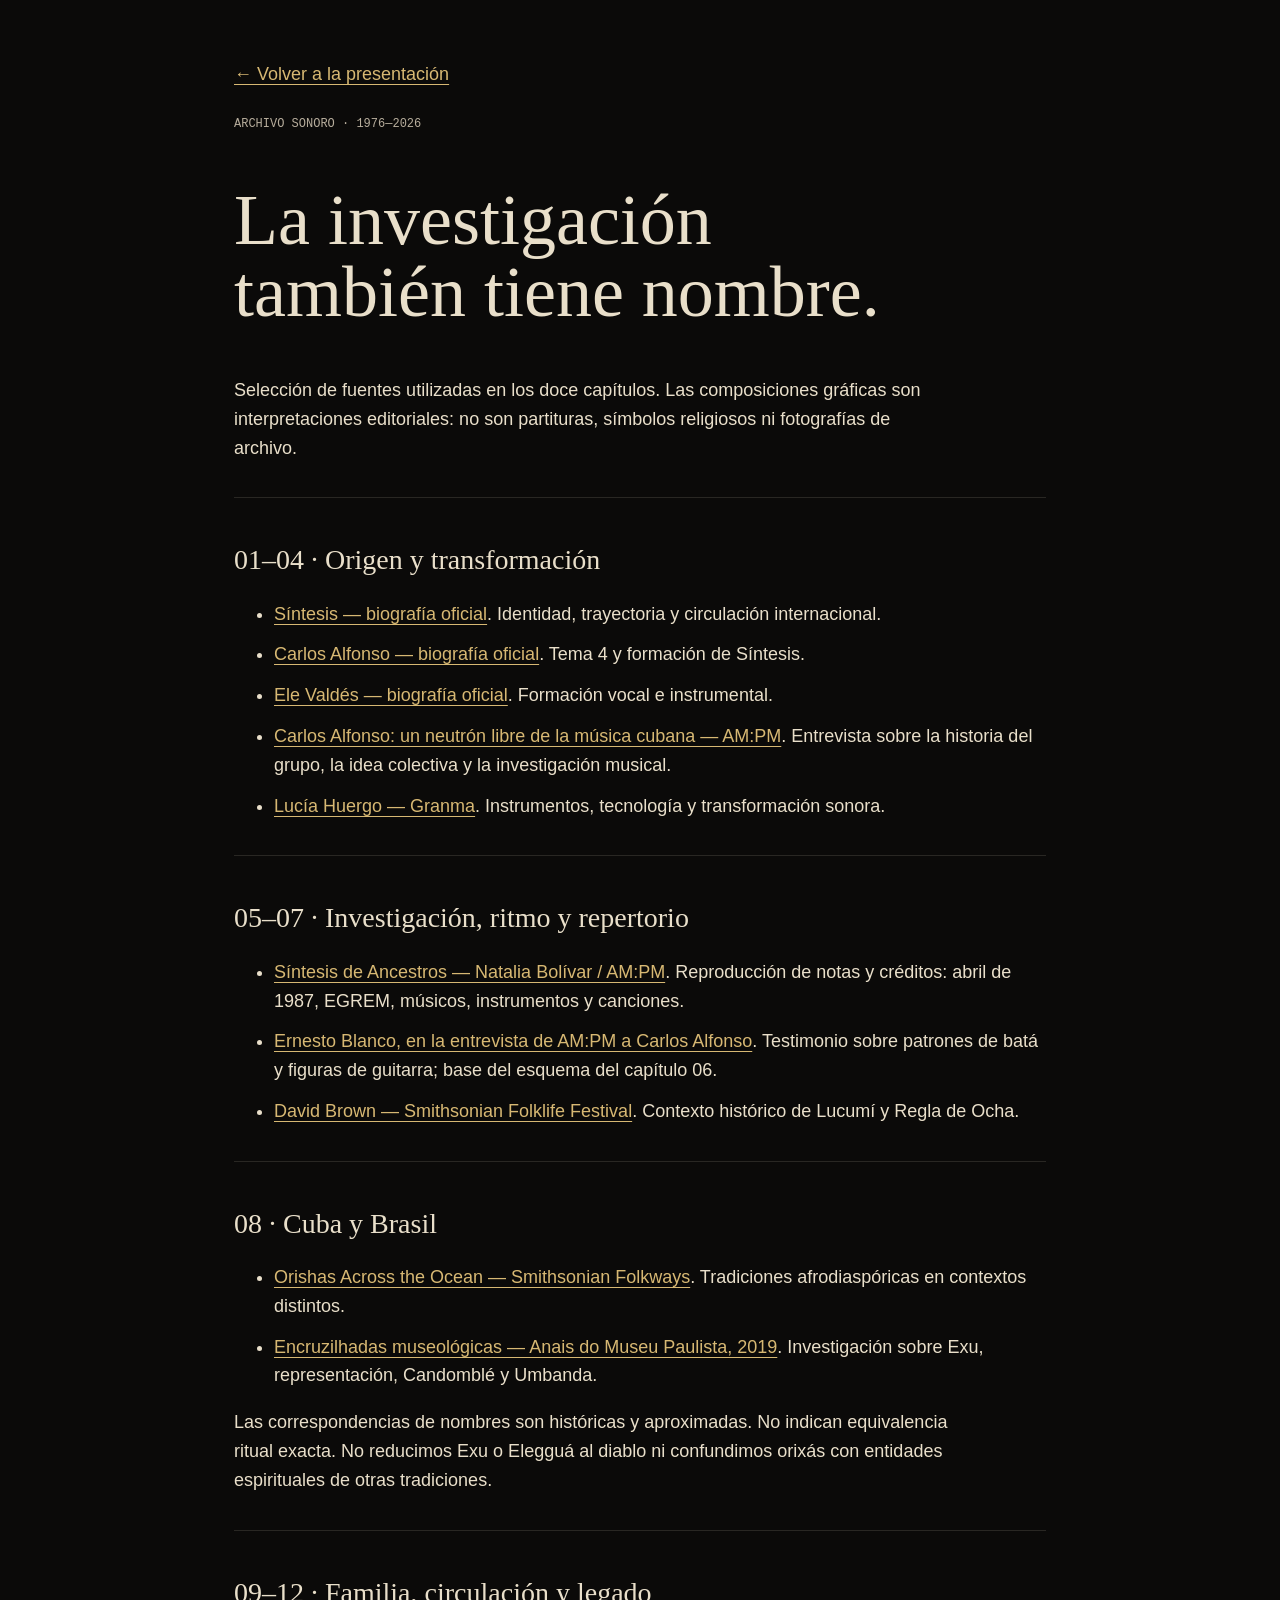
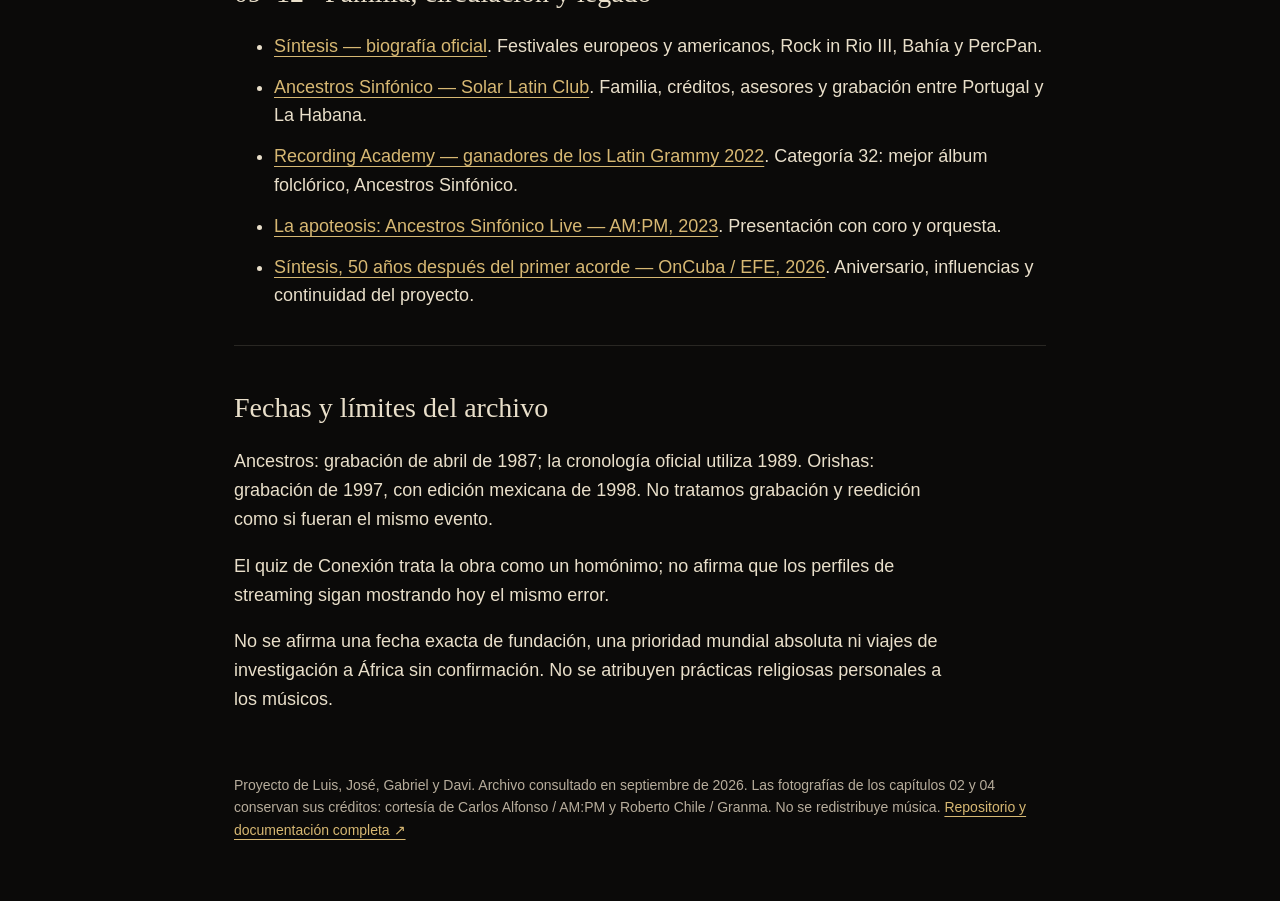
==== fuentes.html @ 7db0cf81 "Initial commit" ====
<!DOCTYPE html>
<html lang="es">
<head>
  <meta charset="utf-8"><meta name="viewport" content="width=device-width,initial-scale=1">
  <title>Síntesis — Fuentes y archivo</title>
  <link rel="icon" href="./assets/icons/favicon.svg" type="image/svg+xml">
  <link rel="stylesheet" href="./css/tokens.css">
  <style>
    *{box-sizing:border-box}body{margin:0;background:#0b0a09;color:#e9dfca;font:18px/1.6 Arial,sans-serif}main{max-width:860px;padding:60px 24px;margin:auto}a{color:#d7b873;text-underline-offset:4px}a:focus-visible{outline:2px solid #f0c77a;outline-offset:5px}h1{font:400 clamp(40px,8vw,72px)/1 Georgia,serif}h2{font:400 28px Georgia,serif;margin-top:46px}small{font:12px Consolas,monospace;color:#b7ad9c}p{max-width:72ch}li{margin:12px 0}section{border-top:1px solid #e9dfca22;margin-top:35px}footer{margin-top:60px;color:#b7ad9c;font-size:14px}
  </style>
</head>
<body><main>
  <a href="./">← Volver a la presentación</a>
  <p><small>ARCHIVO SONORO · 1976—2026</small></p>
  <h1>La investigación<br>también tiene nombre.</h1>
  <p>Selección de fuentes utilizadas en los doce capítulos. Las composiciones gráficas son interpretaciones editoriales: no son partituras, símbolos religiosos ni fotografías de archivo.</p>
  <section id="origen"><h2>01–04 · Origen y transformación</h2><ul>
    <li><a href="https://sintesiscuba.com/biografia/">Síntesis — biografía oficial</a>. Identidad, trayectoria y circulación internacional.</li>
    <li><a href="https://sintesiscuba.com/integrantes/carlos-alfonso/">Carlos Alfonso — biografía oficial</a>. Tema 4 y formación de Síntesis.</li>
    <li><a href="https://sintesiscuba.com/integrantes/ele-valdes-oropesa/">Ele Valdés — biografía oficial</a>. Formación vocal e instrumental.</li>
    <li><a href="https://magazineampm.com/carlos-alfonso-un-neutron-libre-de-la-musica-cubana/">Carlos Alfonso: un neutrón libre de la música cubana — AM:PM</a>. Entrevista sobre la historia del grupo, la idea colectiva y la investigación musical.</li>
    <li><a href="https://www.granma.cu/cultura/2015-05-01/murio-lucia-huergo-figura-esencial-de-nuestra-musica">Lucía Huergo — Granma</a>. Instrumentos, tecnología y transformación sonora.</li>
  </ul></section>
  <section id="ancestros"><h2>05–07 · Investigación, ritmo y repertorio</h2><ul>
    <li><a href="https://magazineampm.com/dando-la-nota-sintesis-de-ancestros/">Síntesis de Ancestros — Natalia Bolívar / AM:PM</a>. Reproducción de notas y créditos: abril de 1987, EGREM, músicos, instrumentos y canciones.</li>
    <li><a href="https://magazineampm.com/carlos-alfonso-un-neutron-libre-de-la-musica-cubana/">Ernesto Blanco, en la entrevista de AM:PM a Carlos Alfonso</a>. Testimonio sobre patrones de batá y figuras de guitarra; base del esquema del capítulo 06.</li>
    <li><a href="https://festival.si.edu/articles/1989/santeria">David Brown — Smithsonian Folklife Festival</a>. Contexto histórico de Lucumí y Regla de Ocha.</li>
  </ul></section>
  <section id="diasporas"><h2>08 · Cuba y Brasil</h2><ul>
    <li><a href="https://folkways.si.edu/the-yoruba/dahomean-collection-orishas-across-the-ocean/world/music/album/smithsonian">Orishas Across the Ocean — Smithsonian Folkways</a>. Tradiciones afrodiaspóricas en contextos distintos.</li>
    <li><a href="https://www.scielo.br/j/anaismp/a/7KpMmkrn7G4kDvz6bgD7wTH/?lang=pt">Encruzilhadas museológicas — Anais do Museu Paulista, 2019</a>. Investigación sobre Exu, representación, Candomblé y Umbanda.</li>
  </ul><p>Las correspondencias de nombres son históricas y aproximadas. No indican equivalencia ritual exacta. No reducimos Exu o Elegguá al diablo ni confundimos orixás con entidades espirituales de otras tradiciones.</p></section>
  <section id="legado"><h2>09–12 · Familia, circulación y legado</h2><ul>
    <li><a href="https://sintesiscuba.com/biografia/">Síntesis — biografía oficial</a>. Festivales europeos y americanos, Rock in Rio III, Bahía y PercPan.</li>
    <li><a href="https://www.solarlatinclub.com/sintesis-x-alfonso-eme-alfonso-ancestros-sinfonico/">Ancestros Sinfónico — Solar Latin Club</a>. Familia, créditos, asesores y grabación entre Portugal y La Habana.</li>
    <li><a href="https://www.grammy.com/news/2022-latin-grammys-complete-winners-nominees-nominations-list-las-vegas/">Recording Academy — ganadores de los Latin Grammy 2022</a>. Categoría 32: mejor álbum folclórico, Ancestros Sinfónico.</li>
    <li><a href="https://magazineampm.com/la-apoteosis-ancestros-sinfonico-live/">La apoteosis: Ancestros Sinfónico Live — AM:PM, 2023</a>. Presentación con coro y orquesta.</li>
    <li><a href="https://oncubanews.com/cultura/musica/grupo-sintesis-50-anos-despues-del-primer-acorde/">Síntesis, 50 años después del primer acorde — OnCuba / EFE, 2026</a>. Aniversario, influencias y continuidad del proyecto.</li>
  </ul></section>
  <section><h2>Fechas y límites del archivo</h2>
    <p>Ancestros: grabación de abril de 1987; la cronología oficial utiliza 1989. Orishas: grabación de 1997, con edición mexicana de 1998. No tratamos grabación y reedición como si fueran el mismo evento.</p>
    <p>El quiz de Conexión trata la obra como un homónimo; no afirma que los perfiles de streaming sigan mostrando hoy el mismo error.</p>
    <p>No se afirma una fecha exacta de fundación, una prioridad mundial absoluta ni viajes de investigación a África sin confirmación. No se atribuyen prácticas religiosas personales a los músicos.</p>
  </section>
  <footer>Proyecto de Luis, José, Gabriel y Davi. Archivo consultado en septiembre de 2026. Las fotografías de los capítulos 02 y 04 conservan sus créditos: cortesía de Carlos Alfonso / AM:PM y Roberto Chile / Granma. No se redistribuye música. <a href="https://github.com/LuisAlves10/sintesis">Repositorio y documentación completa ↗</a></footer>
</main></body></html>
---- css/tokens.css ----
:root {
  color-scheme: dark;
  --ink: #0b0a09;
  --ink-raised: #12100e;
  --ink-soft: #1a1713;
  --paper: #e9dfca;
  --paper-bright: #f7f0df;
  --paper-muted: #aaa18f;
  --oxide: #b94b32;
  --oxide-deep: #742b21;
  --amber: #d9983f;
  --amber-pale: #f0c77a;
  --wine: #4f1922;
  --blue: #152739;
  --hairline: rgba(233, 223, 202, .18);
  --hairline-strong: rgba(233, 223, 202, .38);
  --shadow: 0 32px 90px rgba(0, 0, 0, .55);
  --ease-out: cubic-bezier(.16, 1, .3, 1);
  --ease-in-out: cubic-bezier(.65, 0, .35, 1);
  --display: Georgia, "Times New Roman", serif;
  --sans: "Arial Narrow", "Roboto Condensed", "Helvetica Neue", Arial, sans-serif;
  --mono: "Cascadia Mono", "IBM Plex Mono", Consolas, monospace;
  --topbar: 72px;
  --footer: 64px;
  --rail: 74px;
}
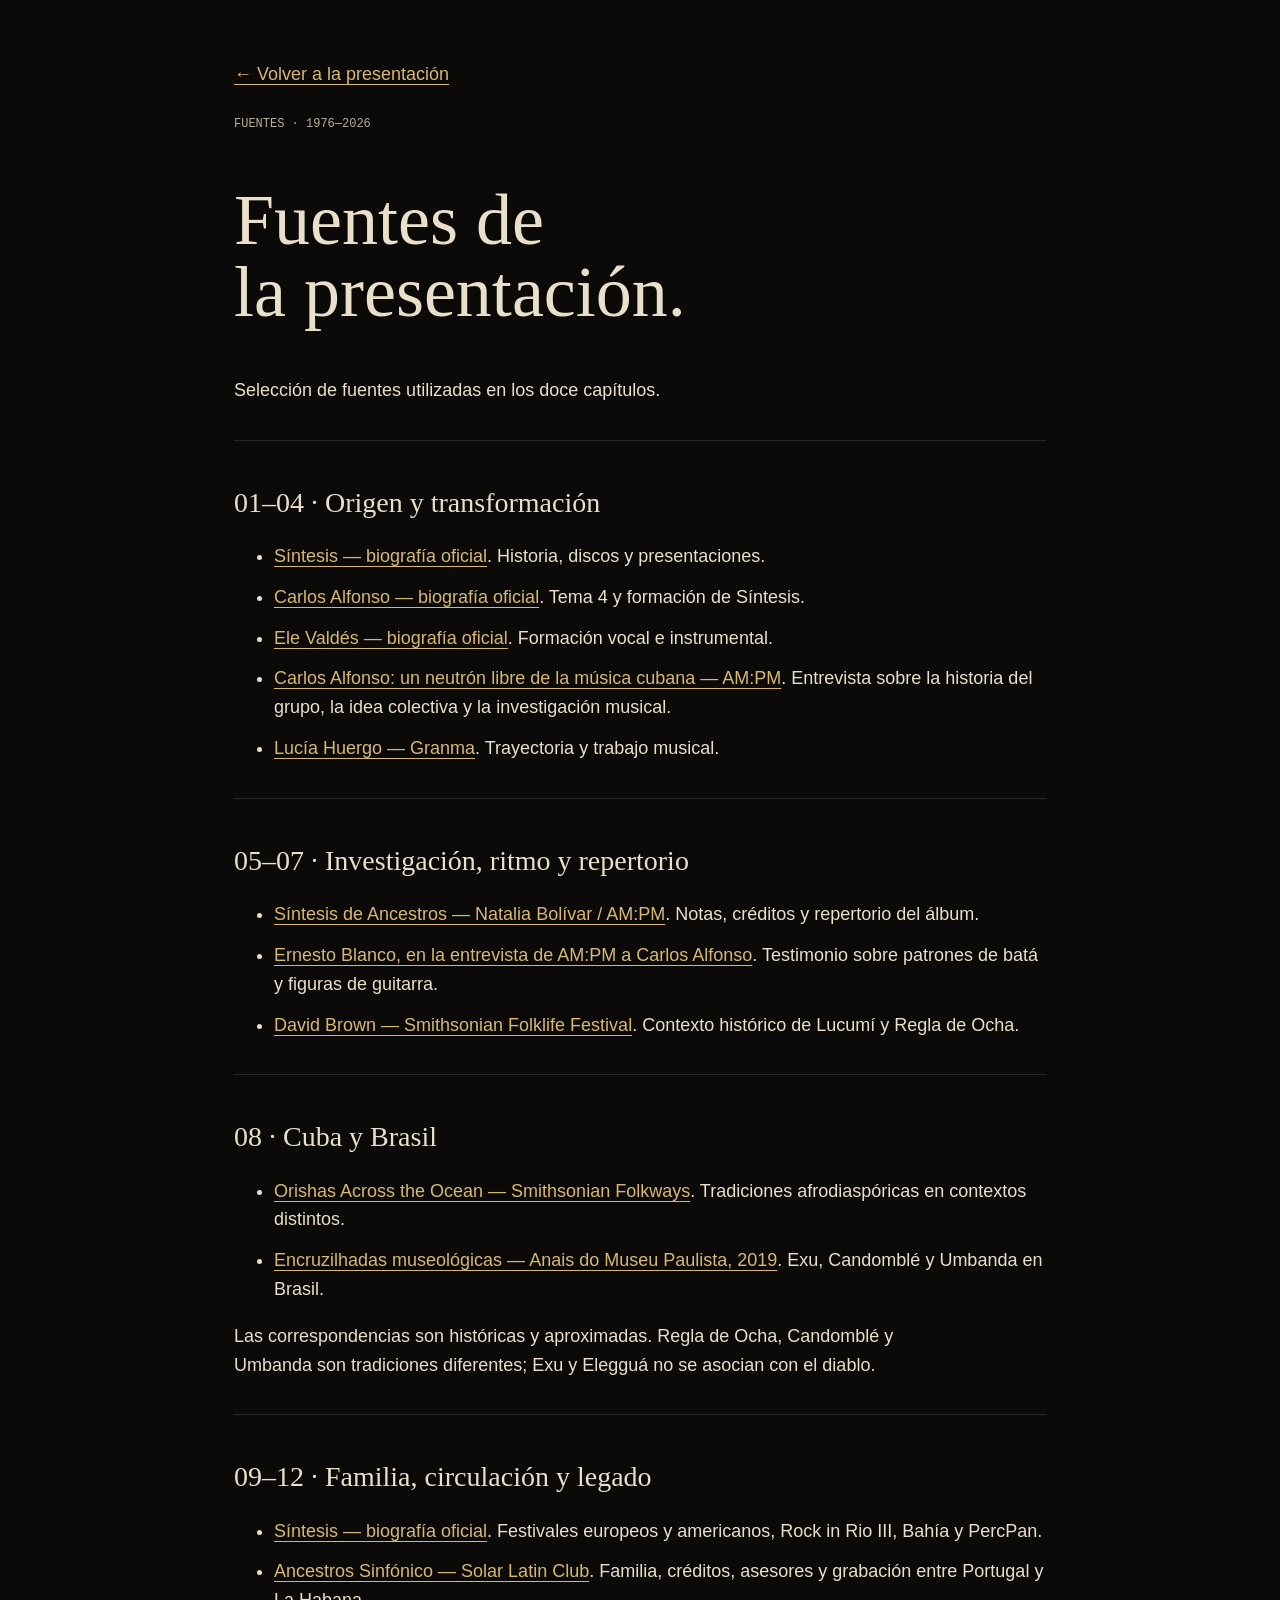
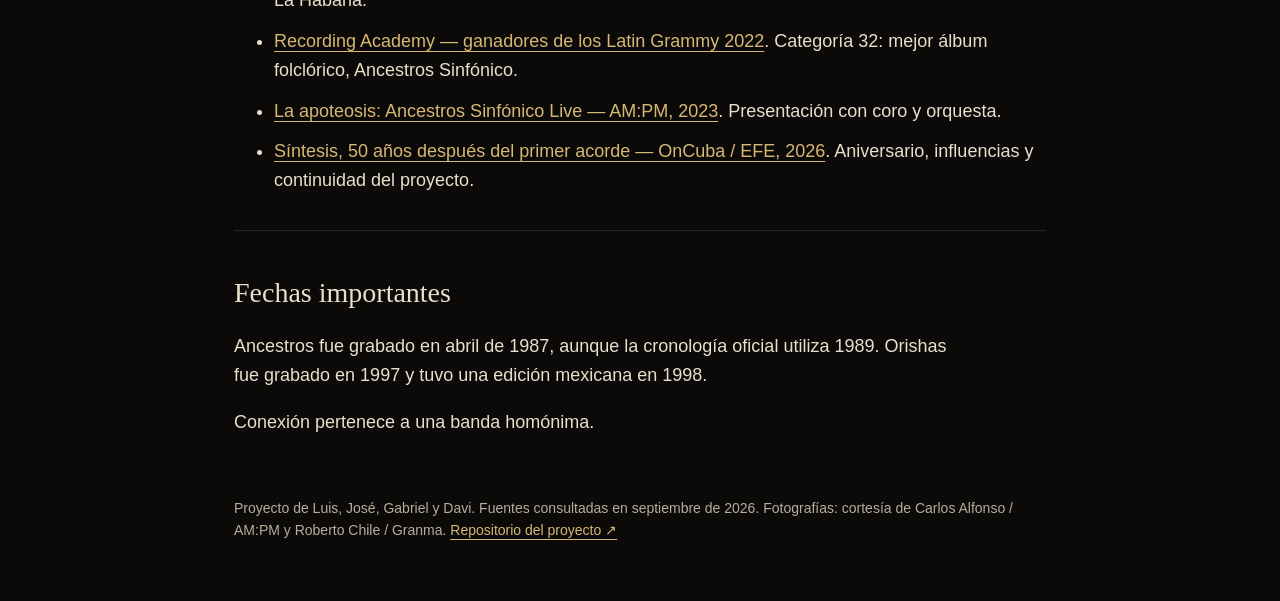
==== commit ddaa626e: "Simplify project documentation and notes" ====
--- a/fuentes.html
+++ b/fuentes.html
@@ -2,7 +2,7 @@
 <html lang="es">
 <head>
   <meta charset="utf-8"><meta name="viewport" content="width=device-width,initial-scale=1">
-  <title>Síntesis — Fuentes y archivo</title>
+  <title>Síntesis — Fuentes</title>
   <link rel="icon" href="./assets/icons/favicon.svg" type="image/svg+xml">
   <link rel="stylesheet" href="./css/tokens.css">
   <style>
@@ -11,25 +11,25 @@
 </head>
 <body><main>
   <a href="./">← Volver a la presentación</a>
-  <p><small>ARCHIVO SONORO · 1976—2026</small></p>
-  <h1>La investigación<br>también tiene nombre.</h1>
-  <p>Selección de fuentes utilizadas en los doce capítulos. Las composiciones gráficas son interpretaciones editoriales: no son partituras, símbolos religiosos ni fotografías de archivo.</p>
+  <p><small>FUENTES · 1976—2026</small></p>
+  <h1>Fuentes de<br>la presentación.</h1>
+  <p>Selección de fuentes utilizadas en los doce capítulos.</p>
   <section id="origen"><h2>01–04 · Origen y transformación</h2><ul>
-    <li><a href="https://sintesiscuba.com/biografia/">Síntesis — biografía oficial</a>. Identidad, trayectoria y circulación internacional.</li>
+    <li><a href="https://sintesiscuba.com/biografia/">Síntesis — biografía oficial</a>. Historia, discos y presentaciones.</li>
     <li><a href="https://sintesiscuba.com/integrantes/carlos-alfonso/">Carlos Alfonso — biografía oficial</a>. Tema 4 y formación de Síntesis.</li>
     <li><a href="https://sintesiscuba.com/integrantes/ele-valdes-oropesa/">Ele Valdés — biografía oficial</a>. Formación vocal e instrumental.</li>
     <li><a href="https://magazineampm.com/carlos-alfonso-un-neutron-libre-de-la-musica-cubana/">Carlos Alfonso: un neutrón libre de la música cubana — AM:PM</a>. Entrevista sobre la historia del grupo, la idea colectiva y la investigación musical.</li>
-    <li><a href="https://www.granma.cu/cultura/2015-05-01/murio-lucia-huergo-figura-esencial-de-nuestra-musica">Lucía Huergo — Granma</a>. Instrumentos, tecnología y transformación sonora.</li>
+    <li><a href="https://www.granma.cu/cultura/2015-05-01/murio-lucia-huergo-figura-esencial-de-nuestra-musica">Lucía Huergo — Granma</a>. Trayectoria y trabajo musical.</li>
   </ul></section>
   <section id="ancestros"><h2>05–07 · Investigación, ritmo y repertorio</h2><ul>
-    <li><a href="https://magazineampm.com/dando-la-nota-sintesis-de-ancestros/">Síntesis de Ancestros — Natalia Bolívar / AM:PM</a>. Reproducción de notas y créditos: abril de 1987, EGREM, músicos, instrumentos y canciones.</li>
-    <li><a href="https://magazineampm.com/carlos-alfonso-un-neutron-libre-de-la-musica-cubana/">Ernesto Blanco, en la entrevista de AM:PM a Carlos Alfonso</a>. Testimonio sobre patrones de batá y figuras de guitarra; base del esquema del capítulo 06.</li>
+    <li><a href="https://magazineampm.com/dando-la-nota-sintesis-de-ancestros/">Síntesis de Ancestros — Natalia Bolívar / AM:PM</a>. Notas, créditos y repertorio del álbum.</li>
+    <li><a href="https://magazineampm.com/carlos-alfonso-un-neutron-libre-de-la-musica-cubana/">Ernesto Blanco, en la entrevista de AM:PM a Carlos Alfonso</a>. Testimonio sobre patrones de batá y figuras de guitarra.</li>
     <li><a href="https://festival.si.edu/articles/1989/santeria">David Brown — Smithsonian Folklife Festival</a>. Contexto histórico de Lucumí y Regla de Ocha.</li>
   </ul></section>
   <section id="diasporas"><h2>08 · Cuba y Brasil</h2><ul>
     <li><a href="https://folkways.si.edu/the-yoruba/dahomean-collection-orishas-across-the-ocean/world/music/album/smithsonian">Orishas Across the Ocean — Smithsonian Folkways</a>. Tradiciones afrodiaspóricas en contextos distintos.</li>
-    <li><a href="https://www.scielo.br/j/anaismp/a/7KpMmkrn7G4kDvz6bgD7wTH/?lang=pt">Encruzilhadas museológicas — Anais do Museu Paulista, 2019</a>. Investigación sobre Exu, representación, Candomblé y Umbanda.</li>
-  </ul><p>Las correspondencias de nombres son históricas y aproximadas. No indican equivalencia ritual exacta. No reducimos Exu o Elegguá al diablo ni confundimos orixás con entidades espirituales de otras tradiciones.</p></section>
+    <li><a href="https://www.scielo.br/j/anaismp/a/7KpMmkrn7G4kDvz6bgD7wTH/?lang=pt">Encruzilhadas museológicas — Anais do Museu Paulista, 2019</a>. Exu, Candomblé y Umbanda en Brasil.</li>
+  </ul><p>Las correspondencias son históricas y aproximadas. Regla de Ocha, Candomblé y Umbanda son tradiciones diferentes; Exu y Elegguá no se asocian con el diablo.</p></section>
   <section id="legado"><h2>09–12 · Familia, circulación y legado</h2><ul>
     <li><a href="https://sintesiscuba.com/biografia/">Síntesis — biografía oficial</a>. Festivales europeos y americanos, Rock in Rio III, Bahía y PercPan.</li>
     <li><a href="https://www.solarlatinclub.com/sintesis-x-alfonso-eme-alfonso-ancestros-sinfonico/">Ancestros Sinfónico — Solar Latin Club</a>. Familia, créditos, asesores y grabación entre Portugal y La Habana.</li>
@@ -37,10 +37,9 @@
     <li><a href="https://magazineampm.com/la-apoteosis-ancestros-sinfonico-live/">La apoteosis: Ancestros Sinfónico Live — AM:PM, 2023</a>. Presentación con coro y orquesta.</li>
     <li><a href="https://oncubanews.com/cultura/musica/grupo-sintesis-50-anos-despues-del-primer-acorde/">Síntesis, 50 años después del primer acorde — OnCuba / EFE, 2026</a>. Aniversario, influencias y continuidad del proyecto.</li>
   </ul></section>
-  <section><h2>Fechas y límites del archivo</h2>
-    <p>Ancestros: grabación de abril de 1987; la cronología oficial utiliza 1989. Orishas: grabación de 1997, con edición mexicana de 1998. No tratamos grabación y reedición como si fueran el mismo evento.</p>
-    <p>El quiz de Conexión trata la obra como un homónimo; no afirma que los perfiles de streaming sigan mostrando hoy el mismo error.</p>
-    <p>No se afirma una fecha exacta de fundación, una prioridad mundial absoluta ni viajes de investigación a África sin confirmación. No se atribuyen prácticas religiosas personales a los músicos.</p>
+  <section><h2>Fechas importantes</h2>
+    <p>Ancestros fue grabado en abril de 1987, aunque la cronología oficial utiliza 1989. Orishas fue grabado en 1997 y tuvo una edición mexicana en 1998.</p>
+    <p>Conexión pertenece a una banda homónima.</p>
   </section>
-  <footer>Proyecto de Luis, José, Gabriel y Davi. Archivo consultado en septiembre de 2026. Las fotografías de los capítulos 02 y 04 conservan sus créditos: cortesía de Carlos Alfonso / AM:PM y Roberto Chile / Granma. No se redistribuye música. <a href="https://github.com/LuisAlves10/sintesis">Repositorio y documentación completa ↗</a></footer>
+  <footer>Proyecto de Luis, José, Gabriel y Davi. Fuentes consultadas en septiembre de 2026. Fotografías: cortesía de Carlos Alfonso / AM:PM y Roberto Chile / Granma. <a href="https://github.com/LuisAlves10/sintesis">Repositorio del proyecto ↗</a></footer>
 </main></body></html>
